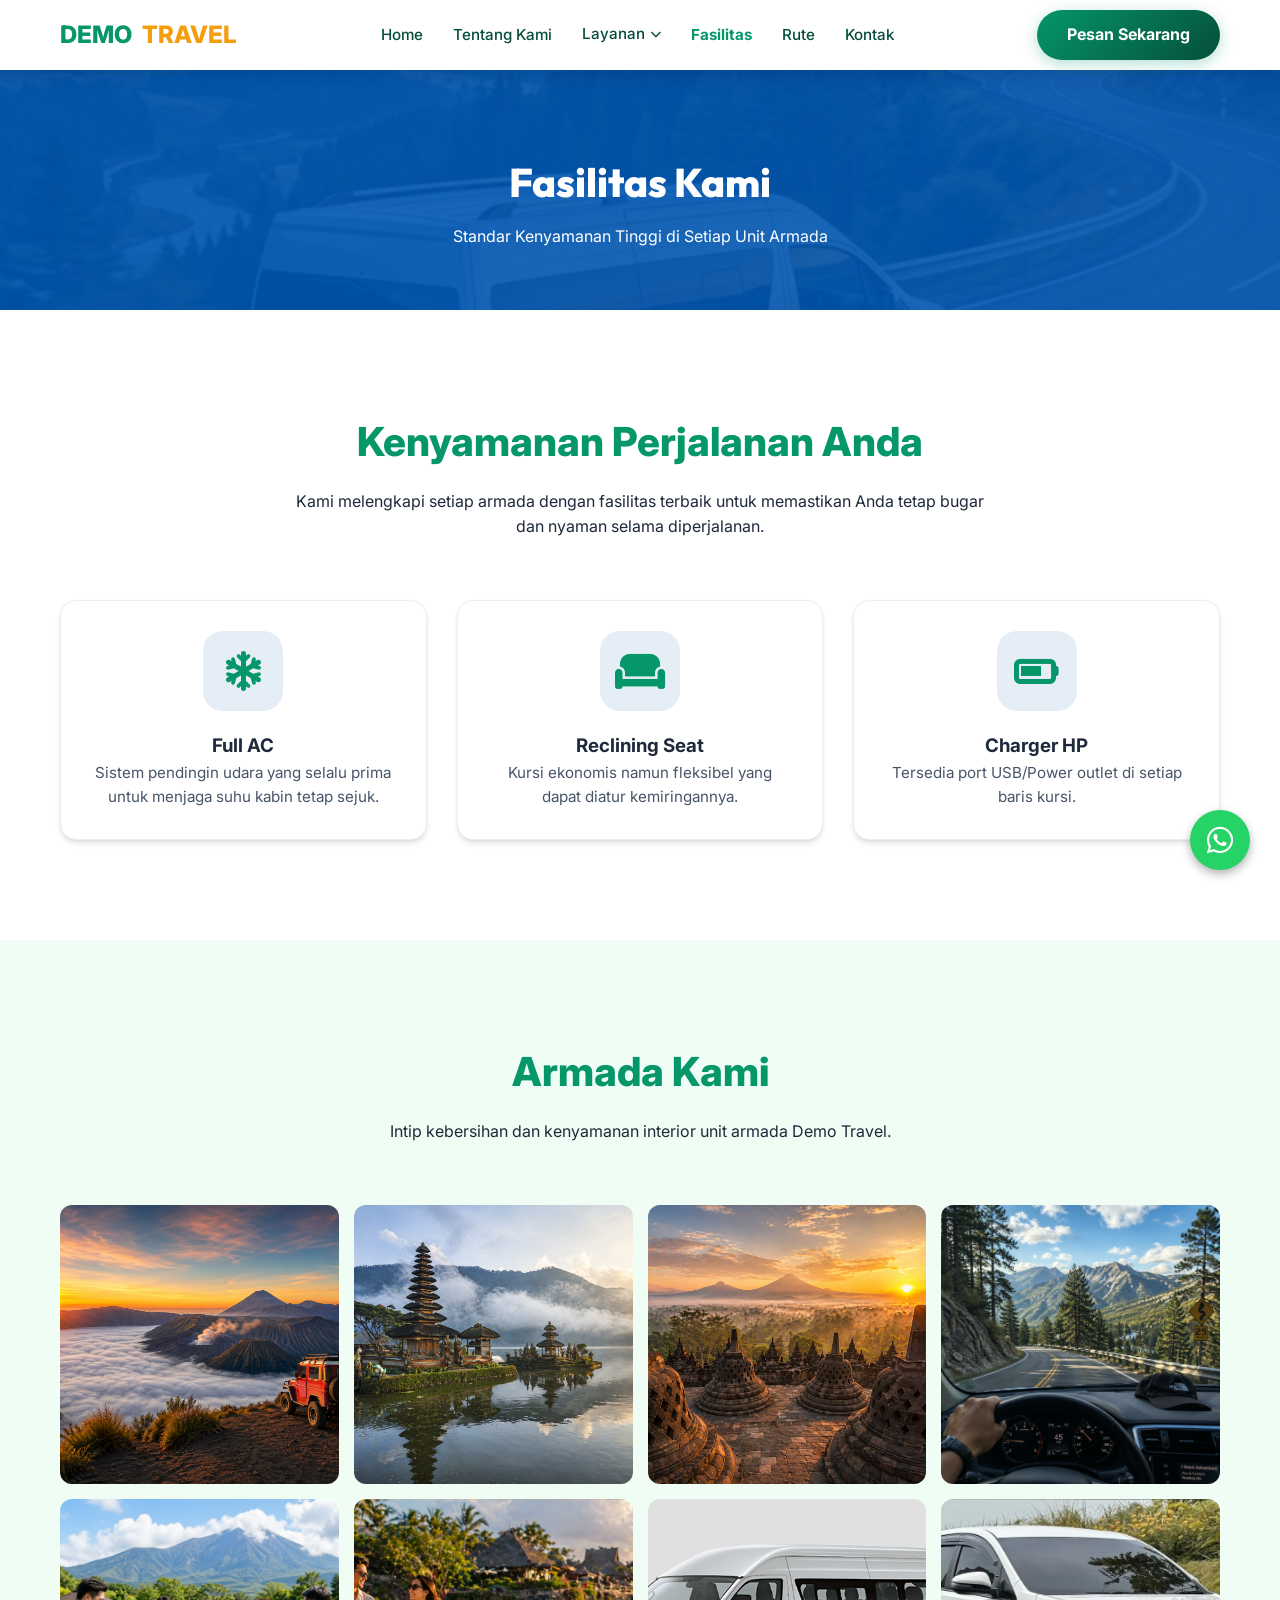
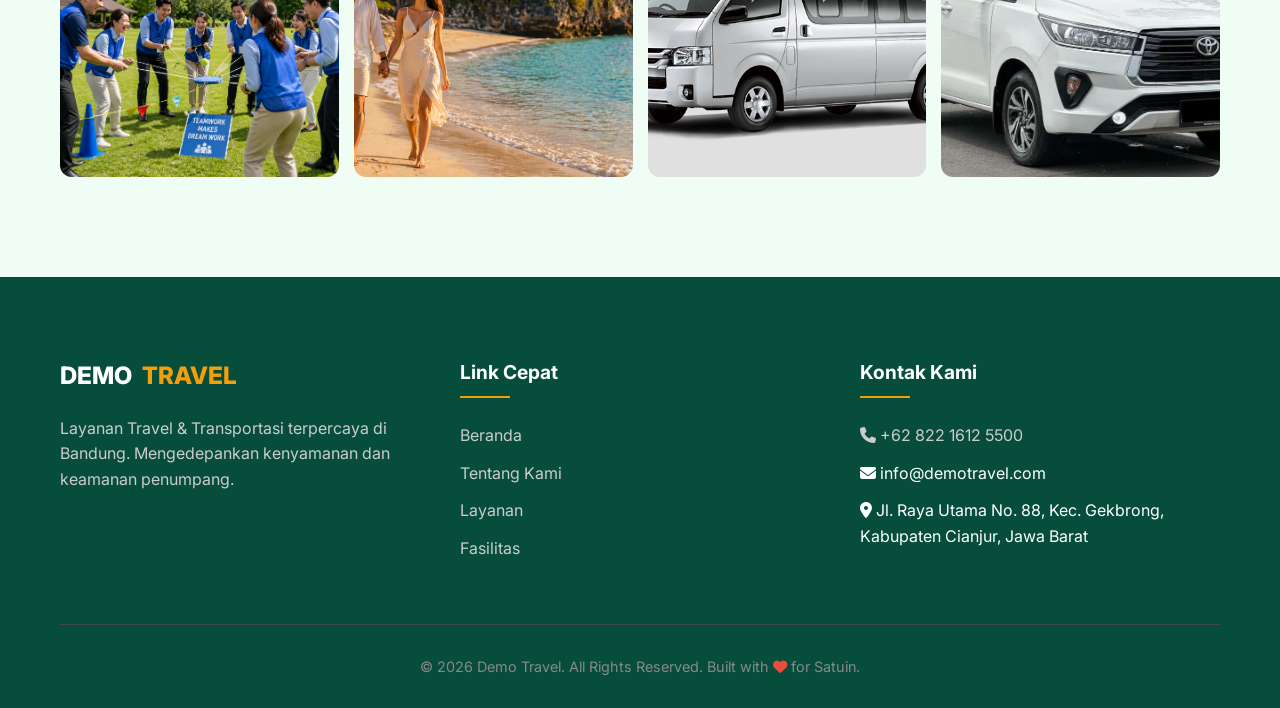
==== fasilitas.html @ d75f5d54 "feat: initial commit - rebranding to tour & travel website with emerald gold theme" ====
<!DOCTYPE html>
<html lang="id">
<head>
    <meta charset="UTF-8">
    <meta name="viewport" content="width=device-width, initial-scale=1.0">
    <title>Fasilitas Kami | Demo Travel</title>
    <meta name="description" content="Nikmati fasilitas premium dari Demo Travel: Full AC, Reclining Seat, Charger HP, dan Driver profesional untuk kenyamanan perjalanan Anda.">
    <link rel="stylesheet" href="style.css">
    <link rel="stylesheet" href="https://cdnjs.cloudflare.com/ajax/libs/font-awesome/6.4.0/css/all.min.css">
    <link href="https://fonts.googleapis.com/css2?family=Inter:wght@400;500;600;700;800;900&family=Outfit:wght@400;700;900&display=swap" rel="stylesheet">
</head>
<body>
    <div class="menu-overlay" id="menu-overlay"></div>
    <!-- Header -->
    <header id="header" class="scrolled">
        <div class="container">
            <nav>
                <a href="index.html" class="logo">DEMO <span>TRAVEL</span></a>
                <div class="menu-toggle" id="mobile-menu">
                    <span></span>
                    <span></span>
                    <span></span>
                </div>
                <ul class="nav-links" id="nav-links">
                    <li><a href="index.html">Home</a></li>
                    <li><a href="profil.html">Tentang Kami</a></li>
                    <li class="dropdown">
                        <a href="layanan.html">Layanan <i class="fas fa-chevron-down" style="font-size: 0.7rem;"></i></a>
                        <ul class="dropdown-menu">
                            <li><a href="layanan-door-to-door.html">Door to Door</a></li>
                            <li><a href="layanan-tour-wisata.html">Tour Wisata</a></li>
                            <li><a href="layanan-rental-mobil.html">Rental Mobil</a></li>
                            <li><a href="layanan-titip-paket.html">Titipan Paket</a></li>
                        </ul>
                    </li>
                    <li><a href="fasilitas.html" style="color: var(--primary); font-weight: 700;">Fasilitas</a></li>
                    <li><a href="rute.html">Rute</a></li>
                    <li><a href="kontak.html">Kontak</a></li>
                </ul>
                <a href="https://wa.me/6282216125500" class="btn-booking desktop-only">Pesan Sekarang</a>
            </nav>
        </div>
    </header>

    <!-- Page Header -->
    <section class="page-header" style="background: linear-gradient(rgba(0, 86, 179, 0.9), rgba(0, 86, 179, 0.9)), url('assets/images/hero-bg.png') center/cover;">
        <div class="container">
            <h1>Fasilitas Kami</h1>
            <p>Standar Kenyamanan Tinggi di Setiap Unit Armada</p>
        </div>
    </section>

    <!-- Amenities Grid -->
    <section class="section">
        <div class="container">
            <div class="section-header">
                <h2>Kenyamanan Perjalanan Anda</h2>
                <p>Kami melengkapi setiap armada dengan fasilitas terbaik untuk memastikan Anda tetap bugar dan nyaman selama diperjalanan.</p>
            </div>
            
            <div class="services-grid" id="cms-fasilitas-container">
                <!-- Amenity 1 -->
                <div class="route-card" style="text-align: center;">
                    <div style="width: 80px; height: 80px; background: rgba(0, 86, 179, 0.1); color: var(--primary); border-radius: 20px; display: flex; align-items: center; justify-content: center; font-size: 2.5rem; margin: 0 auto 20px;">
                        <i class="fas fa-snowflake"></i>
                    </div>
                    <h3>Full AC</h3>
                    <p style="color: var(--text-muted); font-size: 0.95rem;">Sistem pendingin udara yang selalu prima untuk menjaga suhu kabin tetap sejuk meski cuaca panas.</p>
                </div>

                <!-- Amenity 2 -->
                <div class="route-card" style="text-align: center;">
                    <div style="width: 80px; height: 80px; background: rgba(0, 86, 179, 0.1); color: var(--primary); border-radius: 20px; display: flex; align-items: center; justify-content: center; font-size: 2.5rem; margin: 0 auto 20px;">
                        <i class="fas fa-couch"></i>
                    </div>
                    <h3>Reclining Seat</h3>
                    <p style="color: var(--text-muted); font-size: 0.95rem;">Kursi ekonomis namun fleksibel yang dapat diatur kemiringannya agar Anda bisa beristirahat dengan tenang.</p>
                </div>

                <!-- Amenity 3 -->
                <div class="route-card" style="text-align: center;">
                    <div style="width: 80px; height: 80px; background: rgba(0, 86, 179, 0.1); color: var(--primary); border-radius: 20px; display: flex; align-items: center; justify-content: center; font-size: 2.5rem; margin: 0 auto 20px;">
                        <i class="fas fa-battery-three-quarters"></i>
                    </div>
                    <h3>Charger HP</h3>
                    <p style="color: var(--text-muted); font-size: 0.95rem;">Tersedia port USB/Power outlet di setiap baris kursi untuk memastikan baterai gadget Anda selalu terisi.</p>
                </div>

                <!-- Amenity 4 -->
                <div class="route-card" style="text-align: center;">
                    <div style="width: 80px; height: 80px; background: rgba(0, 86, 179, 0.1); color: var(--primary); border-radius: 20px; display: flex; align-items: center; justify-content: center; font-size: 2.5rem; margin: 0 auto 20px;">
                        <i class="fas fa-music"></i>
                    </div>
                    <h3>Audio & Hiburan</h3>
                    <p style="color: var(--text-muted); font-size: 0.95rem;">Nikmati musik favorit atau tontonan menarik selama perjalanan dengan sistem audio berkualitas.</p>
                </div>

                <!-- Amenity 5 -->
                <div class="route-card" style="text-align: center;">
                    <div style="width: 80px; height: 80px; background: rgba(0, 86, 179, 0.1); color: var(--primary); border-radius: 20px; display: flex; align-items: center; justify-content: center; font-size: 2.5rem; margin: 0 auto 20px;">
                        <i class="fas fa-bottle-water"></i>
                    </div>
                    <h3>Air Mineral</h3>
                    <p style="color: var(--text-muted); font-size: 0.95rem;">Kami menyediakan air mineral gratis untuk setiap penumpang agar tetap terhidrasi selama perjalanan.</p>
                </div>

                <!-- Amenity 6 -->
                <div class="route-card" style="text-align: center;">
                    <div style="width: 80px; height: 80px; background: rgba(0, 86, 179, 0.1); color: var(--primary); border-radius: 20px; display: flex; align-items: center; justify-content: center; font-size: 2.5rem; margin: 0 auto 20px;">
                        <i class="fas fa-briefcase"></i>
                    </div>
                    <h3>Bagasi Luas</h3>
                    <p style="color: var(--text-muted); font-size: 0.95rem;">Ruang penyimpanan barang yang aman dan luas, mampu menampung koper serta tas bawaan Anda dengan baik.</p>
                </div>
            </div>
        </div>
    </section>

    <!-- Unit Gallery -->
    <section class="section" style="background: var(--light);">
        <div class="container">
            <div class="section-header">
                <h2>Armada Kami</h2>
                <p>Intip kebersihan dan kenyamanan interior unit armada Demo Travel.</p>
            </div>
            <div class="gallery-grid" id="cms-gallery-container">
                <!-- Gallery items with icons or placeholders -->
                <div class="gallery-item"><i class="fas fa-bus"></i></div>
                <div class="gallery-item"><i class="fas fa-shuttle-van"></i></div>
                <div class="gallery-item"><i class="fas fa-car-side"></i></div>
                <div class="gallery-item"><i class="fas fa-couch"></i></div>
            </div>
        </div>
    </section>

    <!-- Footer -->
    <footer id="contact">
        <div class="container">
            <div class="footer-grid">
                <div class="footer-col">
                    <h2 class="logo" style="color: white; margin-bottom: 20px;">DEMO <span>TRAVEL</span></h2>
                    <p style="color: #ccc;">Layanan Travel & Transportasi terpercaya di Bandung. Mengedepankan kenyamanan dan keamanan penumpang.</p>
                </div>
                <div class="footer-col">
                    <h4>Link Cepat</h4>
                    <ul class="footer-links">
                        <li><a href="index.html">Beranda</a></li>
                        <li><a href="profil.html">Tentang Kami</a></li>
                        <li><a href="layanan.html">Layanan</a></li>
                        <li><a href="fasilitas.html">Fasilitas</a></li>
                    </ul>
                </div>
                <div class="footer-col">
                    <h4>Kontak Kami</h4>
                    <ul class="footer-links">
                        <li><a href="https://wa.me/6282216125500"><i class="fas fa-phone"></i> +62 822 1612 5500</a></li>
                        <li><i class="fas fa-envelope"></i> info@demotravel.com</li>
                        <li><i class="fas fa-map-marker-alt"></i> Bandung, Jawa Barat</li>
                    </ul>
                </div>
            </div>
            <div class="copyright">
                <p>&copy; 2026 Demo Travel. All Rights Reserved. Built with <i class="fas fa-heart" style="color: #e74c3c;"></i> for Satuin.</p>
            </div>
        </div>
    </footer>

    <!-- Floating WhatsApp -->
    <a href="https://wa.me/6282216125500" class="wa-float" target="_blank">
        <i class="fab fa-whatsapp"></i>
    </a>

    <script>
        const mobileMenu = document.getElementById('mobile-menu');
        const navLinks = document.getElementById('nav-links');
        const overlay = document.getElementById('menu-overlay');
        
        if(mobileMenu) {
            mobileMenu.addEventListener('click', () => {
                mobileMenu.classList.toggle('active');
                navLinks.classList.toggle('active');
                overlay.classList.toggle('active');
                
                if (!navLinks.classList.contains('active')) {
                    document.querySelectorAll('.dropdown').forEach(d => d.classList.remove('active'));
                }
            });
        }

        if(overlay) {
            overlay.addEventListener('click', () => {
                mobileMenu.classList.remove('active');
                navLinks.classList.remove('active');
                overlay.classList.remove('active');
                document.querySelectorAll('.dropdown').forEach(d => d.classList.remove('active'));
            });
        }
        document.querySelectorAll('.dropdown > a').forEach(anchor => {
            anchor.addEventListener('click', function(e) {
                if (window.innerWidth <= 768) {
                    e.preventDefault();
                    this.parentElement.classList.toggle('active');
                }
            });
        });
    </script>
    <script src="js/cms-sync.js"></script>
</body>
</html>
---- style.css ----
:root {
    --primary: #059669; /* Emerald Green */
    --primary-dark: #064e3b;
    --secondary: #f59e0b; /* Saffron Gold */
    --accent: #10b981;
    --light: #f0fdf4; /* Very light green hint */
    --dark: #064e3b; /* Deep Deep Green */
    --text-main: #1e293b;
    --text-muted: #475569;
    --white: #ffffff;
    --glass: rgba(255, 255, 255, 0.8);
    --glass-border: rgba(255, 255, 255, 0.2);
    --shadow-sm: 0 4px 6px -1px rgba(0, 0, 0, 0.1), 0 2px 4px -2px rgba(0, 0, 0, 0.1);
    --shadow-md: 0 10px 15px -3px rgba(0, 0, 0, 0.1), 0 4px 6px -4px rgba(0, 0, 0, 0.1);
    --shadow-lg: 0 20px 25px -5px rgba(0, 0, 0, 0.1), 0 8px 10px -6px rgba(0, 0, 0, 0.1);
    --radius: 16px;
}

html {
    scroll-behavior: smooth;
}

* {
    margin: 0;
    padding: 0;
    box-sizing: border-box;
    font-family: 'Inter', -apple-system, BlinkMacSystemFont, 'Segoe UI', Roboto, sans-serif;
}

body {
    background-color: var(--white);
    color: var(--text-main);
    line-height: 1.6;
    overflow-x: hidden;
}

a {
    text-decoration: none;
    color: inherit;
    transition: 0.3s;
}

ul {
    list-style: none;
}

/* Glassmorphism Header */
header {
    position: fixed;
    top: 0;
    left: 0;
    width: 100%;
    z-index: 1000;
    transition: all 0.3s ease;
    padding: 20px 0;
}

header.scrolled {
    background: var(--glass);
    backdrop-filter: blur(10px);
    padding: 10px 0;
    box-shadow: var(--shadow-md);
}

.container {
    max-width: 1200px;
    margin: 0 auto;
    padding: 0 20px;
}

nav {
    display: flex;
    justify-content: space-between;
    align-items: center;
}

.logo {
    font-size: 1.5rem;
    font-weight: 800;
    color: var(--primary);
    display: flex;
    align-items: center;
    gap: 10px;
}

.logo span {
    color: var(--secondary);
}

.nav-links {
    display: flex;
    gap: 30px;
}

.nav-links a {
    font-weight: 500;
    font-size: 0.95rem;
    color: var(--dark);
}

.nav-links a:hover {
    color: var(--primary);
}

/* Dropdown Styling */
.dropdown {
    position: relative;
}

.dropdown > a {
    display: flex;
    align-items: center;
    gap: 5px;
}

.dropdown-menu {
    position: absolute;
    top: 100%;
    left: 0;
    background: var(--white);
    min-width: 220px;
    box-shadow: var(--shadow-lg);
    border-radius: 12px;
    opacity: 0;
    visibility: hidden;
    transform: translateY(15px);
    transition: all 0.3s cubic-bezier(0.68, -0.55, 0.265, 1.55);
    padding: 15px 0;
    z-index: 1100;
    border: 1px solid #eee;
}

.dropdown:hover .dropdown-menu {
    opacity: 1;
    visibility: visible;
    transform: translateY(0);
}

.dropdown-menu li {
    width: 100%;
}

.dropdown-menu li a {
    padding: 10px 25px !important;
    display: block;
    color: var(--dark) !important;
    font-size: 0.9rem !important;
    font-weight: 500 !important;
    border-bottom: none !important;
}

.dropdown-menu li a:hover {
    background: var(--light);
    color: var(--primary) !important;
    padding-left: 30px !important;
}

.btn-booking {
    background: linear-gradient(135deg, var(--primary), var(--primary-dark));
    color: var(--white);
    padding: 12px 30px;
    border-radius: 50px;
    font-weight: 700;
    border: none;
    cursor: pointer;
    transition: all 0.4s cubic-bezier(0.175, 0.885, 0.32, 1.275);
    box-shadow: 0 4px 15px rgba(5, 150, 105, 0.3);
    display: inline-flex;
    align-items: center;
    gap: 8px;
}

.menu-toggle {
    display: none;
    font-size: 1.5rem;
    color: var(--primary);
    cursor: pointer;
}

/* Page Header for Inner Pages */
.page-header {
    margin-top: 70px;
    background: linear-gradient(rgba(0,86,179,0.95), rgba(0,86,179,0.95)), url('assets/images/hero-bg.png') center/cover;
    color: var(--white);
    padding: 80px 20px 60px;
    text-align: center;
}

.page-header h1 {
    font-size: 2.5rem;
    font-weight: 800;
    font-family: 'Outfit', sans-serif;
    margin-bottom: 10px;
}

.btn-booking:hover {
    transform: translateY(-3px) scale(1.05);
    box-shadow: 0 8px 25px rgba(5, 150, 105, 0.4);
    filter: brightness(1.1);
}

/* Hero Section */
.hero {
    height: 100vh;
    background: linear-gradient(rgba(0,0,0,0.5), rgba(0,0,0,0.5)), url('assets/images/hero-bg.png');
    background-size: cover;
    background-position: center;
    display: flex;
    align-items: center;
    color: var(--white);
    text-align: center;
}

.hero-content {
    max-width: 800px;
    margin: 0 auto;
}

.hero h1 {
    font-size: 4rem;
    font-weight: 900;
    margin-bottom: 20px;
    line-height: 1.1;
    animation: fadeInUp 1s ease;
}

.hero p {
    font-size: 1.25rem;
    margin-bottom: 30px;
    opacity: 0.9;
    animation: fadeInUp 1s ease 0.2s backwards;
}

.hero-btns {
    display: flex;
    justify-content: center;
    gap: 20px;
    animation: fadeInUp 1s ease 0.4s backwards;
}

/* Booking Bar */
.booking-bar {
    margin-top: -60px;
    position: relative;
    z-index: 10;
}

.booking-inner {
    background: var(--white);
    padding: 30px;
    border-radius: var(--radius);
    box-shadow: var(--shadow-lg);
    display: grid;
    grid-template-columns: repeat(auto-fit, minmax(200px, 1fr)) auto;
    gap: 20px;
    align-items: flex-end;
}

.input-group {
    display: flex;
    flex-direction: column;
    gap: 8px;
}

.input-group label {
    font-size: 0.85rem;
    font-weight: 600;
    color: var(--text-muted);
    text-transform: uppercase;
}

.input-group input, .input-group select {
    padding: 12px;
    border: 1px solid #ddd;
    border-radius: 8px;
    outline: none;
    font-size: 1rem;
}

.btn-search {
    background: var(--secondary);
    color: var(--white);
    padding: 15px 40px;
    border-radius: 8px;
    font-weight: 700;
    border: none;
    cursor: pointer;
    transition: 0.3s;
}

.btn-search:hover {
    background: #e67e22;
}

/* Services */
.section {
    padding: 100px 0;
}

.section-header {
    text-align: center;
    max-width: 700px;
    margin: 0 auto 60px;
}

.section-header h2 {
    font-size: 2.5rem;
    font-weight: 800;
    margin-bottom: 15px;
    color: var(--primary);
}

.services-grid {
    display: grid;
    grid-template-columns: repeat(auto-fit, minmax(280px, 1fr));
    gap: 30px;
}

.service-card {
    background: var(--white);
    border-radius: var(--radius);
    overflow: hidden;
    box-shadow: var(--shadow-sm);
    transition: 0.3s;
    border: 1px solid #eee;
}

.service-card:hover {
    transform: translateY(-10px);
    box-shadow: var(--shadow-lg);
}

.service-img {
    height: 220px;
    background-size: cover;
    background-position: center;
    transition: transform 0.5s ease;
}

.service-card:hover .service-img {
    transform: scale(1.1);
}

.service-content {
    padding: 25px;
}

.service-content h3 {
    font-size: 1.25rem;
    margin-bottom: 10px;
    color: var(--primary);
}

/* Advantages Ticker */
.advantages {
    background: var(--light);
    padding: 60px 0;
}

.ticker-wrapper {
    overflow: hidden;
    white-space: nowrap;
}

.ticker {
    display: inline-block;
    animation: ticker 30s linear infinite;
}

.advantage-item {
    display: inline-flex;
    align-items: center;
    gap: 15px;
    margin-right: 50px;
    font-weight: 600;
    font-size: 1.1rem;
}

.advantage-item i {
    color: var(--secondary);
    font-size: 1.5rem;
}

/* Floating WhatsApp */
.wa-float {
    position: fixed;
    bottom: 30px;
    right: 30px;
    background: #25d366;
    color: white;
    width: 60px;
    height: 60px;
    border-radius: 50%;
    display: flex;
    justify-content: center;
    align-items: center;
    font-size: 30px;
    box-shadow: 0 4px 10px rgba(0,0,0,0.3);
    z-index: 1000;
    transition: 0.3s;
}

.wa-float:hover {
    transform: scale(1.1);
}

/* Footer */
footer {
    background: var(--dark);
    color: var(--white);
    padding: 80px 0 30px;
}

.footer-grid {
    display: grid;
    grid-template-columns: repeat(auto-fit, minmax(200px, 1fr));
    gap: 40px;
    margin-bottom: 50px;
}

.footer-col h4 {
    font-size: 1.2rem;
    margin-bottom: 25px;
    position: relative;
    padding-bottom: 10px;
}

.footer-col h4::after {
    content: '';
    position: absolute;
    bottom: 0;
    left: 0;
    width: 50px;
    height: 2px;
    background: var(--secondary);
}

.footer-links li {
    margin-bottom: 12px;
}

.footer-links a {
    color: #ccc;
}

.footer-links a:hover {
    color: var(--secondary);
    padding-left: 5px;
}

.copyright {
    text-align: center;
    padding-top: 30px;
    border-top: 1px solid #444;
    color: #888;
    font-size: 0.9rem;
}

/* Schedule Section */
.schedule-container {
    display: flex;
    justify-content: center;
    gap: 20px;
    flex-wrap: wrap;
}
.schedule-box {
    background: var(--light);
    border: 1px solid #ddd;
    border-radius: var(--radius);
    padding: 20px 40px;
    text-align: center;
    min-width: 250px;
}
.schedule-box h3 {
    color: var(--primary);
    font-size: 2rem;
    font-weight: 800;
}

/* Testimonial Section */
.testimonials-grid {
    display: grid;
    grid-template-columns: repeat(auto-fit, minmax(300px, 1fr));
    gap: 30px;
}
.testimonial-card {
    background: var(--white);
    padding: 30px;
    border-radius: var(--radius);
    box-shadow: var(--shadow-sm);
    border-top: 4px solid var(--secondary);
}
.testimonial-card p {
    font-style: italic;
    color: var(--text-muted);
    margin-bottom: 20px;
}
.testi-user {
    display: flex;
    align-items: center;
    gap: 15px;
}
.testi-avatar {
    width: 50px;
    height: 50px;
    border-radius: 50%;
    background: #ccc;
    display: flex;
    align-items: center;
    justify-content: center;
    color: white;
    font-weight: bold;
}

/* Gallery Section */
.gallery-grid {
    display: grid;
    grid-template-columns: repeat(auto-fill, minmax(250px, 1fr));
    gap: 15px;
}
.gallery-item {
    aspect-ratio: 1 / 1;
    background-color: #e0e0e0;
    border-radius: 12px;
    display: flex;
    align-items: center;
    justify-content: center;
    color: #888;
    font-size: 2rem;
    transition: 0.3s;
}
.gallery-item:hover {
    background-color: #d0d0d0;
    transform: scale(1.02);
}

/* Article Section */
.articles-grid {
    display: grid;
    grid-template-columns: repeat(auto-fit, minmax(300px, 1fr));
    gap: 30px;
}
.article-card {
    background: var(--white);
    border-radius: var(--radius);
    overflow: hidden;
    box-shadow: var(--shadow-sm);
    border: 1px solid #eee;
}
.article-img {
    height: 180px;
    background-color: #ccc;
    display: flex;
    align-items: center;
    justify-content: center;
    color: #fff;
    font-size: 2rem;
}
.article-content {
    padding: 20px;
}
.article-date {
    font-size: 0.8rem;
    color: var(--secondary);
    font-weight: 600;
    margin-bottom: 10px;
    display: block;
}

/* Route Cards */
.route-card {
    background: var(--white);
    border-radius: var(--radius);
    padding: 30px;
    box-shadow: var(--shadow-sm);
    border: 1px solid #eee;
    transition: 0.3s;
}

.route-card:hover {
    box-shadow: 0 15px 30px rgba(0,0,0,0.1);
    transform: translateY(-5px);
}

.route-group h2 {
    position: relative;
    padding-left: 20px;
    border-left: 5px solid var(--secondary);
}

.route-item-mini {
    background: var(--light);
    padding: 10px 15px;
    border-radius: 8px;
    font-size: 0.9rem;
    font-weight: 600;
    color: var(--dark);
    display: flex;
    align-items: center;
    border-left: 3px solid var(--secondary);
    transition: 0.3s;
}

.route-item-mini:hover {
    background: var(--primary);
    color: var(--white);
    transform: scale(1.05);
}

.route-header {
    display: flex;
    justify-content: space-between;
    align-items: center;
    border-bottom: 2px dashed #ddd;
    padding-bottom: 15px;
    margin-bottom: 20px;
}

.route-price {
    font-size: 1.5rem;
    font-weight: 800;
    color: var(--secondary);
}

/* Contact Form */
.contact-wrapper {
    display: grid;
    grid-template-columns: 1fr 1fr;
    gap: 40px;
}

.contact-info-box {
    background: var(--primary);
    color: var(--white);
    padding: 40px;
    border-radius: var(--radius);
}

.contact-form input,
.contact-form textarea,
.contact-form select {
    width: 100%;
    padding: 15px;
    margin-bottom: 20px;
    border: 1px solid #ddd;
    border-radius: 8px;
    font-size: 1rem;
    outline: none;
    transition: 0.3s;
}

.contact-form input:focus,
.contact-form textarea:focus {
    border-color: var(--primary);
    box-shadow: 0 0 0 3px rgba(0,86,179,0.1);
}

/* Animations */
@keyframes fadeInUp {
    from {
        opacity: 0;
        transform: translateY(30px);
    }
    to {
        opacity: 1;
        transform: translateY(0);
    }
}

@keyframes ticker {
    0% { transform: translateX(0); }
    100% { transform: translateX(-50%); }
}

@media (max-width: 768px) {
    .menu-toggle {
        display: flex;
        flex-direction: column;
        justify-content: space-between;
        width: 30px;
        height: 21px;
        cursor: pointer;
        z-index: 1200;
        transition: 0.3s;
    }

    .menu-toggle span {
        width: 100%;
        height: 3px;
        background: var(--dark);
        border-radius: 10px;
        transition: 0.3s cubic-bezier(0.68, -0.6, 0.32, 1.6);
    }

    /* Animated Hamburger to X */
    .menu-toggle.active span:nth-child(1) {
        transform: translateY(9px) rotate(45deg);
        background: var(--primary);
    }
    .menu-toggle.active span:nth-child(2) {
        opacity: 0;
        transform: translateX(-20px);
    }
    .menu-toggle.active span:nth-child(3) {
        transform: translateY(-9px) rotate(-45deg);
        background: var(--primary);
    }

    .nav-links {
        position: fixed;
        top: 0;
        right: -100%;
        width: 80%;
        max-width: 320px;
        height: 100vh;
        background: rgba(255, 255, 255, 0.95);
        backdrop-filter: blur(15px);
        -webkit-backdrop-filter: blur(15px);
        flex-direction: column;
        justify-content: flex-start;
        align-items: stretch;
        padding: 100px 30px 40px;
        box-shadow: -10px 0 30px rgba(0,0,0,0.1);
        transition: 0.4s cubic-bezier(0.77, 0, 0.175, 1);
        visibility: hidden;
        opacity: 0;
        z-index: 1100;
    }

    .nav-links.active {
        right: 0;
        visibility: visible;
        opacity: 1;
    }
    
    .nav-links li {
        width: 100%;
        margin-bottom: 5px;
        border-bottom: 1px solid rgba(0,0,0,0.05);
        opacity: 0;
        transform: translateX(30px);
        transition: 0.4s;
    }

    .nav-links.active li {
        opacity: 1;
        transform: translateX(0);
    }

    /* Staggered animation for links */
    .nav-links.active li:nth-child(1) { transition-delay: 0.1s; }
    .nav-links.active li:nth-child(2) { transition-delay: 0.2s; }
    .nav-links.active li:nth-child(3) { transition-delay: 0.3s; }
    .nav-links.active li:nth-child(4) { transition-delay: 0.4s; }
    .nav-links.active li:nth-child(5) { transition-delay: 0.5s; }
    .nav-links.active li:nth-child(6) { transition-delay: 0.6s; }

    .nav-links li a {
        display: block;
        padding: 15px 0 !important;
        font-size: 1.1rem !important;
        color: var(--dark) !important;
        font-weight: 600 !important;
        width: 100%;
        border-bottom: none !important;
    }

    .nav-links li a:hover {
        color: var(--primary) !important;
        padding-left: 10px !important;
    }

    .dropdown-menu {
        position: static;
        opacity: 1;
        visibility: visible;
        transform: none;
        background: rgba(0,0,0,0.03);
        box-shadow: none;
        display: none;
        padding: 5px 0 5px 15px;
        border: none;
        width: 100% !important;
    }

    .dropdown.active .dropdown-menu {
        display: block;
    }

    .dropdown > a i {
        margin-left: auto;
        transition: 0.3s;
    }

    .dropdown.active > a i {
        transform: rotate(180deg);
    }

    .btn-booking.desktop-only {
        display: none;
    }
    
    .hero {
        height: 50vh;
        min-height: 280px;
        padding: 90px 20px 0;
    }
    .hero h1 { font-size: 2.2rem; margin-bottom: 10px; }
    .hero p { display: block; font-size: 1rem; margin-bottom: 20px; } 
    .hero-btns .btn-booking { padding: 10px 20px; font-size: 0.95rem; }
    
    .section { padding: 60px 0; }
    .section-header h2 { font-size: 1.8rem; }
    
    .services-grid { gap: 20px; grid-template-columns: 1fr !important; }
    .about-text { margin-top: 20px; }
    
    .page-header h1 { font-size: 2rem; }
    .page-header { padding: 60px 20px 40px; }
    
    .contact-wrapper { grid-template-columns: 1fr; }
}

/* --- BENTO GRID: LAYANAN PARAWISATA --- */

.bento-grid {
    display: grid;
    grid-template-columns: 1fr;
    gap: 20px;
    margin-top: 40px;
}

@media (min-width: 992px) {
    .bento-grid {
        grid-template-columns: repeat(4, 1fr);
        grid-template-rows: repeat(2, 280px);
        gap: 25px;
    }
}

.bento-item {
    position: relative;
    min-height: 250px;
    background-size: cover;
    background-position: center;
    border-radius: var(--radius);
    overflow: hidden;
    display: flex;
    align-items: flex-end;
    transition: 0.4s cubic-bezier(0.175, 0.885, 0.32, 1.275);
}

.bento-item::before {
    content: '';
    position: absolute;
    inset: 0;
    background: linear-gradient(to top, rgba(0,0,0,0.8) 0%, rgba(0,0,0,0.4) 40%, transparent 100%);
    z-index: 1;
    transition: 0.3s;
}

.bento-item:hover {
    transform: scale(1.02);
}

.bento-item:hover::before {
    background: linear-gradient(to top, rgba(0,0,0,0.9) 0%, rgba(0,0,0,0.2) 60%, transparent 100%);
}

@media (min-width: 992px) {
    .bento-item.main {
        grid-column: span 2;
        grid-row: span 2;
    }
    .bento-item.wide {
        grid-column: span 2;
    }
}

.bento-content {
    position: relative;
    z-index: 2;
    padding: 30px;
    width: 100%;
}

.bento-content h3 {
    color: #fff;
    font-size: 1.6rem;
    margin-bottom: 8px;
    font-family: 'Outfit', sans-serif;
}

.bento-content p {
    color: rgba(255,255,255,0.8);
    font-size: 0.95rem;
    margin-bottom: 20px;
    max-width: 300px;
}

.btn-bento {
    display: inline-block;
    padding: 10px 25px;
    background: linear-gradient(90deg, #ff9966, #ff5e62); /* Sunset/Orange like the image */
    color: #fff;
    border-radius: 8px;
    font-weight: 700;
    font-size: 0.85rem;
    letter-spacing: 1px;
    transition: 0.3s;
    box-shadow: 0 4px 15px rgba(255, 94, 98, 0.3);
}

.btn-bento:hover {
    transform: scale(1.05);
    box-shadow: 0 6px 20px rgba(255, 94, 98, 0.5);
    filter: brightness(1.1);
}

/* --- NEW STYLES: PACKAGE & NEWS --- */

.placeholder-img {
    background-color: var(--light);
    background-image: 
        radial-gradient(at 0% 0%, rgba(5, 150, 105, 0.05) 0px, transparent 50%),
        radial-gradient(at 100% 0%, rgba(245, 158, 11, 0.05) 0px, transparent 50%),
        linear-gradient(45deg, #ecfdf5 25%, transparent 25%, transparent 50%, #ecfdf5 50%, #ecfdf5 75%, transparent 75%, transparent);
    background-size: 100% 100%, 100% 100%, 20px 20px;
    border-radius: var(--radius);
    border: 1px solid rgba(0,0,0,0.05);
}

/* Packages Grid - Mobile First */
.packages-grid {
    display: grid;
    grid-template-columns: 1fr;
    gap: 20px;
}

@media (min-width: 768px) {
    .packages-grid {
        grid-template-columns: repeat(3, 1fr);
        gap: 30px;
    }
}

.package-card {
    background: var(--white);
    border-radius: var(--radius);
    overflow: hidden;
    box-shadow: var(--shadow-sm);
    transition: 0.3s;
    border: 1px solid #eee;
    display: flex;
    flex-direction: column;
}

.package-card:hover {
    transform: translateY(-10px);
    box-shadow: var(--shadow-lg);
}

.package-img {
    height: 220px;
    width: 100%;
    background-size: cover;
    background-position: center;
    background-repeat: no-repeat;
}

.package-content {
    padding: 25px;
    flex-grow: 1;
    display: flex;
    flex-direction: column;
}

.package-tag {
    background: var(--secondary);
    color: white;
    padding: 4px 12px;
    border-radius: 20px;
    font-size: 0.75rem;
    font-weight: 700;
    width: fit-content;
    margin-bottom: 15px;
}

.package-content h3 {
    font-size: 1.3rem;
    margin-bottom: 10px;
    color: var(--dark);
    font-family: 'Outfit', sans-serif;
}

.package-footer {
    margin-top: auto;
    display: flex;
    justify-content: space-between;
    align-items: center;
    padding-top: 15px;
    border-top: 1px dashed #eee;
}

.price {
    font-weight: 900;
    color: var(--primary);
    font-size: 1.1rem;
}

.btn-small {
    background: var(--primary);
    color: white;
    padding: 8px 15px;
    border-radius: 8px;
    font-size: 0.85rem;
    font-weight: 600;
}

/* News Grid - Mobile First */
.news-grid {
    display: grid;
    grid-template-columns: 1fr;
    gap: 30px;
}

@media (min-width: 768px) {
    .news-grid {
        grid-template-columns: repeat(3, 1fr);
    }
}

.news-card {
    background: transparent;
    transition: 0.3s;
}

.news-img {
    height: 200px;
    width: 100%;
    border-radius: 12px;
    margin-bottom: 15px;
    background-size: cover;
    background-position: center;
    background-repeat: no-repeat;
}

.news-date {
    font-size: 0.8rem;
    color: var(--secondary);
    font-weight: 700;
    display: block;
    margin-bottom: 8px;
}

.news-content h3 {
    font-size: 1.15rem;
    margin-bottom: 12px;
    line-height: 1.4;
    color: var(--dark);
    transition: 0.3s;
}

.news-card:hover h3 {
    color: var(--primary);
}

.news-content p {
    color: var(--text-muted);
    font-size: 0.95rem;
    margin-bottom: 15px;
}

.read-more {
    color: var(--primary);
    font-weight: 800;
    font-size: 0.9rem;
    display: inline-flex;
    align-items: center;
    gap: 5px;
}

/* Simple Services De-emphasized */
.services-grid-simple {
    display: flex;
    flex-wrap: wrap;
    justify-content: center;
    gap: 15px;
}

.service-item-simple {
    background: white;
    padding: 15px 25px;
    border-radius: 50px;
    display: flex;
    align-items: center;
    gap: 12px;
    box-shadow: var(--shadow-sm);
    border: 1px solid #f0f0f0;
    transition: 0.3s;
}

.service-item-simple:hover {
    transform: translateY(-3px);
    box-shadow: var(--shadow-md);
    background: var(--primary);
    color: white;
}

.service-item-simple:hover i {
    color: white;
}

.service-item-simple i {
    color: var(--primary);
    font-size: 1.1rem;
}

.service-item-simple h4 {
    font-weight: 700;
    font-size: 0.95rem;
}
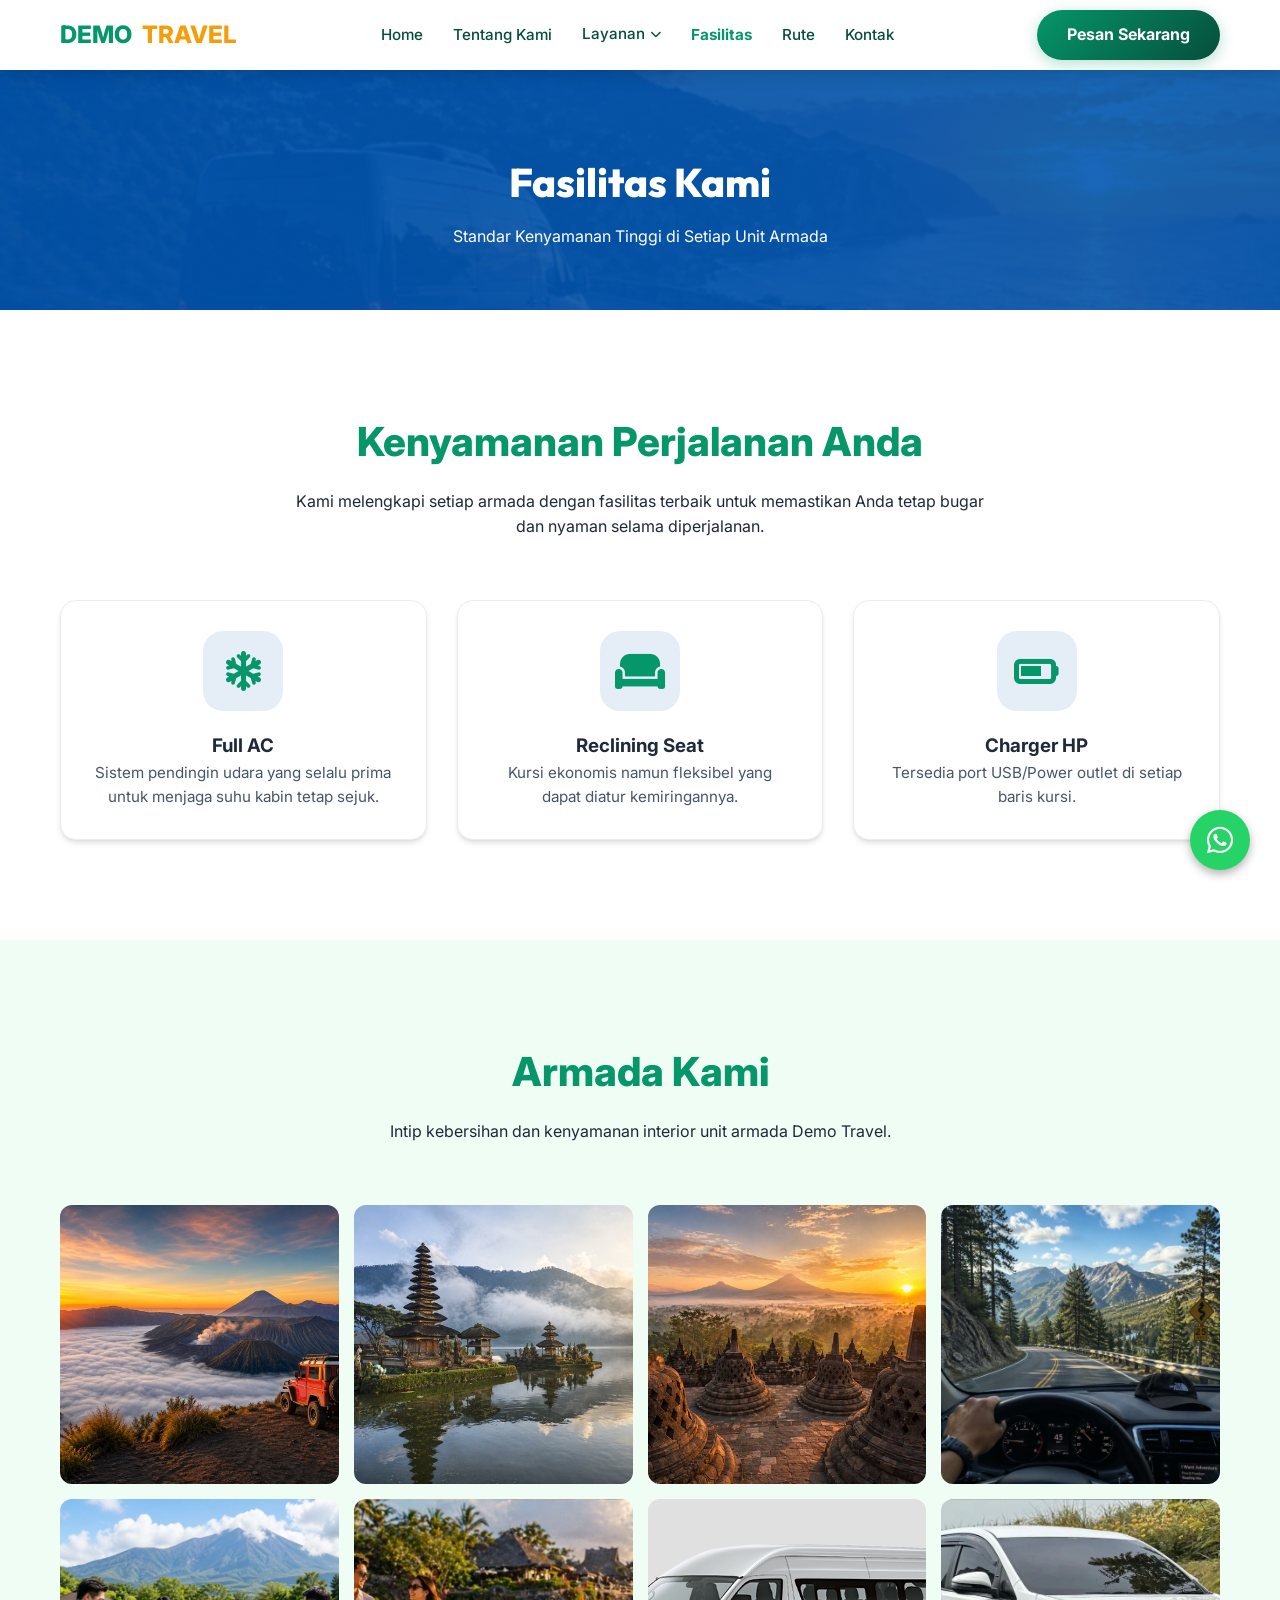
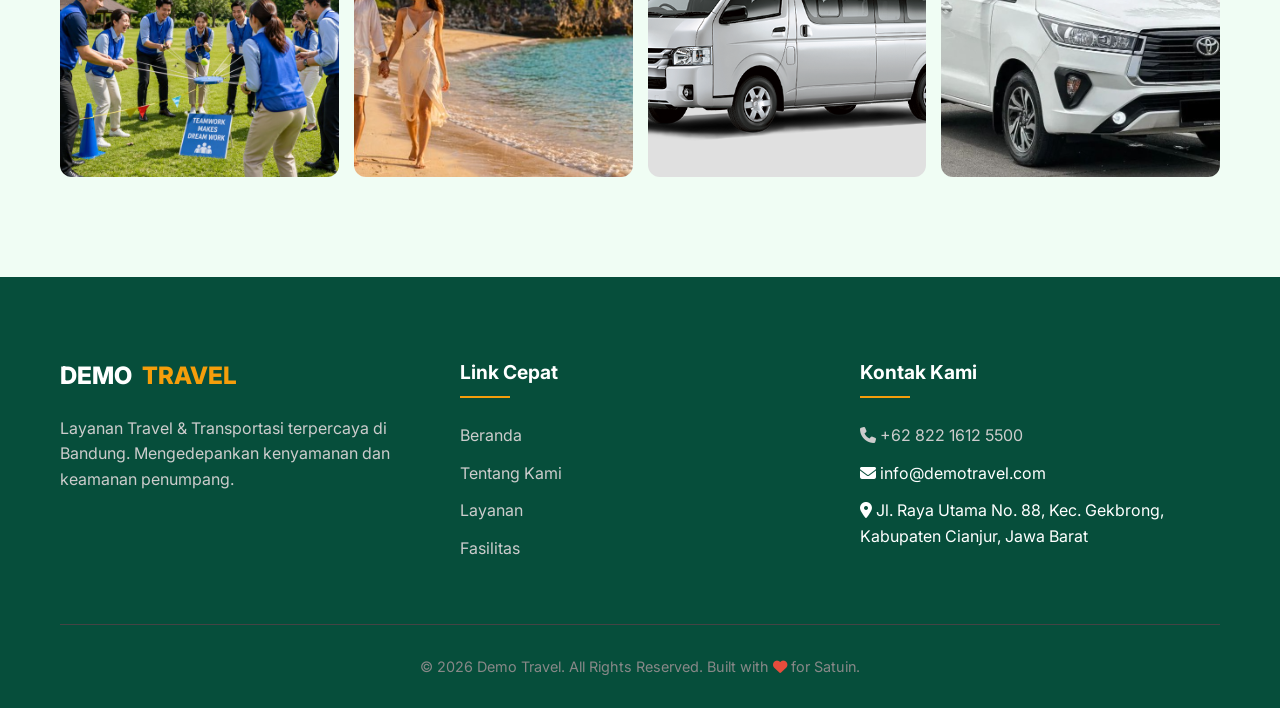
==== commit ed2f2b9a: "feat: update hero image to hero.jpeg" ====
--- a/fasilitas.html
+++ b/fasilitas.html
@@ -43,7 +43,7 @@
     </header>
 
     <!-- Page Header -->
-    <section class="page-header" style="background: linear-gradient(rgba(0, 86, 179, 0.9), rgba(0, 86, 179, 0.9)), url('assets/images/hero-bg.png') center/cover;">
+    <section class="page-header" style="background: linear-gradient(rgba(0, 86, 179, 0.9), rgba(0, 86, 179, 0.9)), url('assets/images/hero.jpeg') center/cover;">
         <div class="container">
             <h1>Fasilitas Kami</h1>
             <p>Standar Kenyamanan Tinggi di Setiap Unit Armada</p>
--- a/style.css
+++ b/style.css
@@ -180,7 +180,7 @@
 /* Page Header for Inner Pages */
 .page-header {
     margin-top: 70px;
-    background: linear-gradient(rgba(0,86,179,0.95), rgba(0,86,179,0.95)), url('assets/images/hero-bg.png') center/cover;
+    background: linear-gradient(rgba(0,86,179,0.95), rgba(0,86,179,0.95)), url('assets/images/hero.jpeg') center/cover;
     color: var(--white);
     padding: 80px 20px 60px;
     text-align: center;
@@ -202,7 +202,7 @@
 /* Hero Section */
 .hero {
     height: 100vh;
-    background: linear-gradient(rgba(0,0,0,0.5), rgba(0,0,0,0.5)), url('assets/images/hero-bg.png');
+    background: linear-gradient(rgba(0,0,0,0.5), rgba(0,0,0,0.5)), url('assets/images/hero.jpeg');
     background-size: cover;
     background-position: center;
     display: flex;
